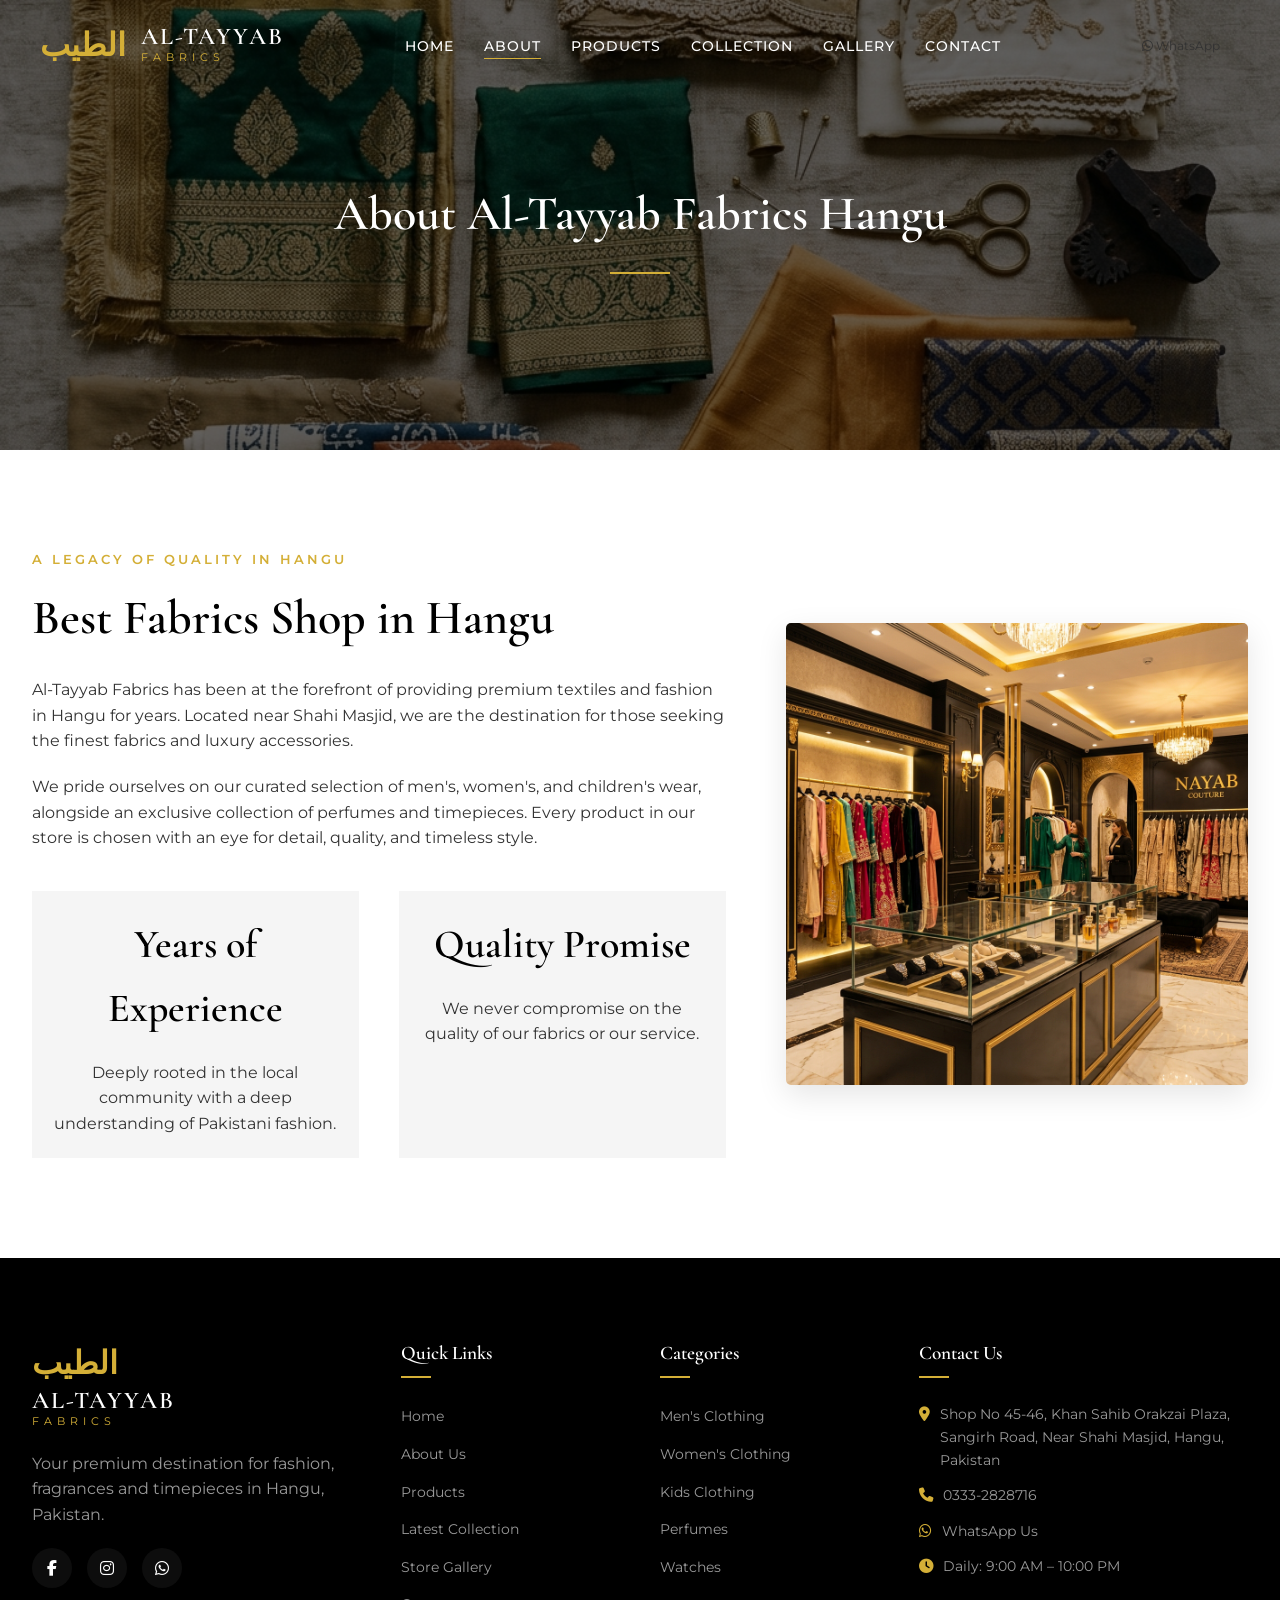
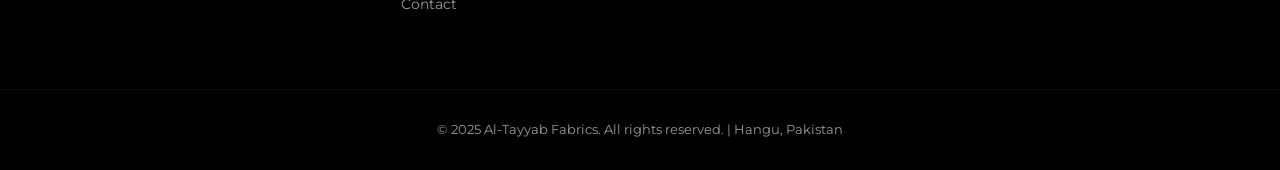
==== about.html @ ae1fd06a "Initial commit: Premium SEO optimized website for Al-Tayyab Fabrics" ====
<!DOCTYPE html>
<html lang="en">
<head>
  <meta charset="UTF-8" />
  <meta name="viewport" content="width=device-width, initial-scale=1.0" />
  <title>About Al-Tayyab Fabrics | Best Fashion Store in Hangu</title>
  <meta name="description" content="Learn about Al-Tayyab Fabrics, the leading clothing, perfume, and watch shop in Hangu near Shahi Masjid. Providing premium fashion since years." />
  <link rel="canonical" href="https://altayyabfabrics.com/about.html" />
  <link rel="stylesheet" href="style.css" />
  <link href="https://fonts.googleapis.com/css2?family=Cormorant+Garamond:ital,wght@0,300;0,400;0,600;0,700;1,300;1,400&family=Montserrat:wght@300;400;500;600;700&display=swap" rel="stylesheet" />
  <link rel="stylesheet" href="https://cdnjs.cloudflare.com/ajax/libs/font-awesome/6.5.0/css/all.min.css" />
</head>
<body>

  <!-- ===== NAVBAR ===== -->
  <nav class="navbar scrolled" id="navbar">
    <div class="nav-container">
      <a href="index.html" class="nav-logo">
        <span class="logo-ar">الطیب</span>
        <div class="logo-text">
          <span class="logo-main">AL-TAYYAB</span>
          <span class="logo-sub">FABRICS</span>
        </div>
      </a>
      <ul class="nav-links" id="navLinks">
        <li><a href="index.html" class="nav-link">Home</a></li>
        <li><a href="about.html" class="nav-link active">About</a></li>
        <li><a href="products.html" class="nav-link">Products</a></li>
        <li><a href="collection.html" class="nav-link">Collection</a></li>
        <li><a href="gallery.html" class="nav-link">Gallery</a></li>
        <li><a href="contact.html" class="nav-link">Contact</a></li>
      </ul>
      <a href="https://wa.me/923332828716" target="_blank" class="btn-whatsapp nav-wa">
        <i class="fab fa-whatsapp"></i> WhatsApp
      </a>
      <button class="hamburger" id="hamburger" aria-label="Menu">
        <span></span><span></span><span></span>
      </button>
    </div>
  </nav>

  <!-- ===== PAGE HEADER ===== -->
  <header class="page-header" style="background: url('images/about-al-tayyab-fabrics-hangu.png') center/cover no-repeat; height: 50vh; display: flex; align-items: center; justify-content: center; position: relative;">
    <div class="hero-overlay" style="background: rgba(0,0,0,0.6);"></div>
    <div class="container" style="position: relative; z-index: 2; text-align: center; color: #fff;">
      <h1 class="section-title light animate-fade-up">About Al-Tayyab Fabrics Hangu</h1>
      <div class="gold-divider"></div>
    </div>
  </header>

  <!-- ===== ABOUT CONTENT ===== -->
  <section class="section about-page">
    <div class="container">
      <div class="store-layout">
        <div class="store-info reveal">
          <p class="section-eyebrow">A Legacy of Quality in Hangu</p>
          <h2 class="section-title">Best Fabrics Shop in Hangu</h2>
          <p>Al-Tayyab Fabrics has been at the forefront of providing premium textiles and fashion in Hangu for years. Located near Shahi Masjid, we are the destination for those seeking the finest fabrics and luxury accessories.</p>
          <p style="margin-top: 20px;">We pride ourselves on our curated selection of men's, women's, and children's wear, alongside an exclusive collection of perfumes and timepieces. Every product in our store is chosen with an eye for detail, quality, and timeless style.</p>
          
          <div class="why-grid" style="margin-top: 40px; grid-template-columns: 1fr 1fr;">
            <div class="why-card" style="padding: 20px;">
               <h3>Years of Experience</h3>
               <p>Deeply rooted in the local community with a deep understanding of Pakistani fashion.</p>
            </div>
            <div class="why-card" style="padding: 20px;">
               <h3>Quality Promise</h3>
               <p>We never compromise on the quality of our fabrics or our service.</p>
            </div>
          </div>
        </div>
        <div class="store-img-main reveal">
          <img src="images/al-tayyab-fabrics-store-hangu.png" alt="Inside Al-Tayyab Fabrics Store Hangu" loading="lazy" />
        </div>
      </div>
    </div>
  </section>

  <!-- ===== FOOTER ===== -->
  <footer class="footer">
    <div class="footer-top">
      <div class="container footer-grid">
        <div class="footer-brand">
          <div class="footer-logo">
            <span class="logo-ar">الطیب</span>
            <div class="logo-text"><span class="logo-main">AL-TAYYAB</span><span class="logo-sub">FABRICS</span></div>
          </div>
          <p>Your premium destination for fashion, fragrances and timepieces in Hangu, Pakistan.</p>
          <div class="footer-socials">
            <a href="#" aria-label="Facebook"><i class="fab fa-facebook-f"></i></a>
            <a href="#" aria-label="Instagram"><i class="fab fa-instagram"></i></a>
            <a href="https://wa.me/923332828716" aria-label="WhatsApp"><i class="fab fa-whatsapp"></i></a>
          </div>
        </div>
        <div class="footer-col">
          <h4>Quick Links</h4>
          <ul>
            <li><a href="index.html">Home</a></li>
            <li><a href="about.html">About Us</a></li>
            <li><a href="products.html">Products</a></li>
            <li><a href="collection.html">Latest Collection</a></li>
            <li><a href="gallery.html">Store Gallery</a></li>
            <li><a href="contact.html">Contact</a></li>
          </ul>
        </div>
        <div class="footer-col">
          <h4>Categories</h4>
          <ul>
            <li><a href="products.html#men">Men's Clothing</a></li>
            <li><a href="products.html#women">Women's Clothing</a></li>
            <li><a href="products.html#kids">Kids Clothing</a></li>
            <li><a href="products.html#perfumes">Perfumes</a></li>
            <li><a href="products.html#watches">Watches</a></li>
          </ul>
        </div>
        <div class="footer-col">
          <h4>Contact Us</h4>
          <ul class="footer-contact">
            <li><i class="fas fa-map-marker-alt"></i> Shop No 45-46, Khan Sahib Orakzai Plaza, Sangirh Road, Near Shahi Masjid, Hangu, Pakistan</li>
            <li><i class="fas fa-phone"></i> <a href="tel:+923332828716">0333-2828716</a></li>
            <li><i class="fab fa-whatsapp"></i> <a href="https://wa.me/923332828716">WhatsApp Us</a></li>
            <li><i class="fas fa-clock"></i> Daily: 9:00 AM – 10:00 PM</li>
          </ul>
        </div>
      </div>
    </div>
    <div class="footer-bottom">
      <div class="container">
        <p>&copy; 2025 Al-Tayyab Fabrics. All rights reserved. | Hangu, Pakistan</p>
      </div>
    </div>
  </footer>

  <script src="script.js"></script>
</body>
</html>
---- style.css ----
/* 
  AL-TAYYAB FABRICS - Premium CSS
  Theme: Black, White, Gold, Light Gray
*/

:root {
  --primary: #000000;
  --secondary: #ffffff;
  --accent: #d4af37; /* Gold */
  --accent-light: #f4e4bc;
  --gray-light: #f5f5f5;
  --gray-mid: #999999;
  --text: #333333;
  --font-main: 'Montserrat', sans-serif;
  --font-display: 'Cormorant Garamond', serif;
  --transition: all 0.4s cubic-bezier(0.165, 0.84, 0.44, 1);
  --shadow: 0 10px 30px rgba(0,0,0,0.1);
}

* {
  margin: 0;
  padding: 0;
  box-sizing: border-box;
}

html {
  scroll-behavior: smooth;
}

body {
  font-family: var(--font-main);
  color: var(--text);
  line-height: 1.6;
  background-color: var(--secondary);
  overflow-x: hidden;
}

h1, h2, h3, h4, .logo-main, .logo-ar {
  font-family: var(--font-display);
  font-weight: 600;
}

a {
  text-decoration: none;
  color: inherit;
  transition: var(--transition);
}

ul {
  list-style: none;
}

img {
  max-width: 100%;
  display: block;
}

.container {
  max-width: 1400px;
  margin: 0 auto;
  padding: 0 2rem;
}

.section {
  padding: 100px 0;
}

.section-header {
  text-align: center;
  margin-bottom: 60px;
}

.section-eyebrow {
  text-transform: uppercase;
  letter-spacing: 3px;
  font-size: 0.8rem;
  color: var(--accent);
  margin-bottom: 10px;
  font-weight: 600;
}

.section-eyebrow.light {
  color: var(--accent-light);
}

.section-title {
  font-size: 3rem;
  color: var(--primary);
  margin-bottom: 20px;
}

.section-title.light {
  color: var(--secondary);
}

.gold-divider {
  width: 60px;
  height: 2px;
  background: var(--accent);
  margin: 0 auto;
}

/* BUTTONS */
.btn {
  display: inline-block;
  padding: 15px 40px;
  text-transform: uppercase;
  letter-spacing: 2px;
  font-size: 0.8rem;
  font-weight: 600;
  cursor: pointer;
  border: none;
  transition: var(--transition);
  position: relative;
  z-index: 1;
}

.btn-gold {
  background-color: var(--accent);
  color: var(--primary);
}

.btn-gold:hover {
  background-color: var(--primary);
  color: var(--accent);
  transform: translateY(-5px);
}

.btn-outline {
  background-color: transparent;
  color: var(--secondary);
  border: 1px solid var(--secondary);
}

.btn-outline:hover {
  background-color: var(--secondary);
  color: var(--primary);
  transform: translateY(-5px);
}

/* NAVBAR */
.navbar {
  position: fixed;
  top: 0;
  left: 0;
  width: 100%;
  z-index: 1000;
  padding: 20px 0;
  transition: var(--transition);
  background: transparent;
}

.navbar.scrolled {
  background: rgba(0, 0, 0, 0.9);
  padding: 15px 0;
  backdrop-filter: blur(10px);
  border-bottom: 1px solid rgba(212, 175, 55, 0.2);
}

.nav-container {
  display: flex;
  justify-content: space-between;
  align-items: center;
  max-width: 1600px;
  margin: 0 auto;
  padding: 0 40px;
}

.nav-logo {
  display: flex;
  align-items: center;
  gap: 15px;
  color: var(--secondary);
}

.logo-ar {
  font-size: 2rem;
  color: var(--accent);
}

.logo-text {
  display: flex;
  flex-direction: column;
}

.logo-main {
  font-size: 1.5rem;
  letter-spacing: 2px;
  line-height: 1;
}

.logo-sub {
  font-size: 0.7rem;
  letter-spacing: 5px;
  color: var(--accent);
}

.nav-links {
  display: flex;
  gap: 30px;
}

.nav-link {
  color: var(--secondary);
  font-size: 0.85rem;
  text-transform: uppercase;
  letter-spacing: 1px;
  font-weight: 500;
  position: relative;
}

.nav-link::after {
  content: '';
  position: absolute;
  bottom: -5px;
  left: 0;
  width: 0;
  height: 1px;
  background: var(--accent);
  transition: var(--transition);
}

.nav-link:hover::after, .nav-link.active::after {
  width: 100%;
}

.nav-wa {
  padding: 10px 20px;
  font-size: 0.75rem;
  border-radius: 50px;
}

.hamburger {
  display: none;
  background: none;
  border: none;
  cursor: pointer;
}

.hamburger span {
  display: block;
  width: 25px;
  height: 2px;
  background: var(--secondary);
  margin: 5px 0;
  transition: var(--transition);
}

/* HERO */
.hero {
  height: 100vh;
  position: relative;
  display: flex;
  align-items: center;
  justify-content: center;
  text-align: center;
  color: var(--secondary);
  overflow: hidden;
}

.hero-bg {
  position: absolute;
  top: 0;
  left: 0;
  width: 100%;
  height: 100%;
  z-index: -1;
}

.hero-img {
  width: 100%;
  height: 100%;
  object-fit: cover;
  transform: scale(1.1);
  animation: zoomOut 15s infinite alternate;
}

.hero-overlay {
  position: absolute;
  top: 0;
  left: 0;
  width: 100%;
  height: 100%;
  background: radial-gradient(circle, rgba(0,0,0,0.4) 0%, rgba(0,0,0,0.8) 100%);
}

.hero-content {
  max-width: 900px;
  padding: 0 20px;
}

.hero-title {
  font-size: 5rem;
  line-height: 1.1;
  margin-bottom: 20px;
}

.hero-title em {
  font-family: var(--font-display);
  font-style: italic;
  font-weight: 400;
  color: var(--accent);
}

.hero-desc {
  font-size: 1.2rem;
  margin-bottom: 40px;
  opacity: 0.9;
  font-weight: 300;
}

.hero-btns {
  display: flex;
  gap: 20px;
  justify-content: center;
}

.hero-scroll {
  position: absolute;
  bottom: 40px;
  left: 50%;
  transform: translateX(-50%);
  font-size: 0.7rem;
  text-transform: uppercase;
  letter-spacing: 2px;
}

.scroll-line {
  width: 1px;
  height: 60px;
  background: rgba(255,255,255,0.3);
  margin: 15px auto 0;
  position: relative;
  overflow: hidden;
}

.scroll-line::after {
  content: '';
  position: absolute;
  top: 0;
  left: 0;
  width: 100%;
  height: 30%;
  background: var(--accent);
  animation: scrollDown 2s infinite;
}

/* MARQUEE */
.marquee-bar {
  background: var(--primary);
  padding: 20px 0;
  overflow: hidden;
  border-top: 1px solid rgba(212, 175, 55, 0.3);
  border-bottom: 1px solid rgba(212, 175, 55, 0.3);
}

.marquee-track {
  display: flex;
  white-space: nowrap;
  animation: marquee 30s linear infinite;
}

.marquee-track span {
  font-size: 1rem;
  color: var(--secondary);
  text-transform: uppercase;
  letter-spacing: 3px;
  font-family: var(--font-display);
  padding: 0 30px;
  display: flex;
  align-items: center;
}

.dot {
  color: var(--accent) !important;
  font-size: 0.8rem !important;
}

/* CATEGORIES */
.cat-grid {
  display: grid;
  grid-template-columns: repeat(3, 1fr);
  grid-template-rows: repeat(2, 400px);
  gap: 20px;
}

.cat-card {
  position: relative;
  overflow: hidden;
  background: var(--primary);
}

.cat-tall {
  grid-row: span 2;
}

.cat-img-wrap {
  width: 100%;
  height: 100%;
}

.cat-img-wrap img {
  width: 100%;
  height: 100%;
  object-fit: cover;
  transition: transform 1s ease;
}

.cat-overlay {
  position: absolute;
  top: 0;
  left: 0;
  width: 100%;
  height: 100%;
  background: linear-gradient(to bottom, transparent 40%, rgba(0,0,0,0.8));
}

.cat-info {
  position: absolute;
  bottom: 0;
  left: 0;
  width: 100%;
  padding: 40px;
  color: var(--secondary);
  transition: var(--transition);
}

.cat-info h3 {
  font-size: 2rem;
  margin-bottom: 5px;
}

.cat-info p {
  font-size: 0.9rem;
  opacity: 0.8;
  margin-bottom: 15px;
}

.cat-cta {
  font-size: 0.8rem;
  text-transform: uppercase;
  letter-spacing: 2px;
  color: var(--accent);
  display: flex;
  align-items: center;
  gap: 10px;
  opacity: 0;
  transform: translateY(10px);
  transition: var(--transition);
}

.cat-card:hover img {
  transform: scale(1.1);
}

.cat-card:hover .cat-info {
  transform: translateY(-10px);
}

.cat-card:hover .cat-cta {
  opacity: 1;
  transform: translateY(0);
}

/* LATEST SECTION */
.latest-section {
  position: relative;
  min-height: 600px;
  display: flex;
  align-items: center;
  overflow: hidden;
}

.latest-bg {
  position: absolute;
  top: 0;
  left: 0;
  width: 100%;
  height: 100%;
  z-index: -1;
}

.latest-bg img {
  width: 100%;
  height: 100%;
  object-fit: cover;
}

.latest-overlay {
  position: absolute;
  top: 0;
  left: 0;
  width: 100%;
  height: 100%;
  background: rgba(0,0,0,0.7);
}

.latest-content {
  text-align: center;
  max-width: 800px;
  margin: 0 auto;
}

.latest-desc {
  color: var(--secondary);
  font-size: 1.2rem;
  margin: 30px 0 40px;
  opacity: 0.9;
}

/* WHY US */
.why-grid {
  display: grid;
  grid-template-columns: repeat(auto-fit, minmax(250px, 1fr));
  gap: 40px;
}

.why-card {
  text-align: center;
  padding: 40px;
  background: var(--gray-light);
  border: 1px solid transparent;
  transition: var(--transition);
}

.why-card:hover {
  background: var(--secondary);
  border-color: var(--accent);
  box-shadow: var(--shadow);
  transform: translateY(-10px);
}

.why-icon {
  font-size: 2.5rem;
  color: var(--accent);
  margin-bottom: 20px;
}

.why-card h3 {
  font-size: 1.5rem;
  margin-bottom: 15px;
  color: var(--primary);
}

/* TESTIMONIALS */
.testimonials-section {
  background: var(--primary);
  color: var(--secondary);
}

.testimonials-grid {
  display: grid;
  grid-template-columns: repeat(auto-fit, minmax(300px, 1fr));
  gap: 30px;
}

.testi-card {
  padding: 40px;
  background: rgba(255,255,255,0.05);
  border-left: 3px solid var(--accent);
}

.testi-stars {
  color: var(--accent);
  margin-bottom: 15px;
  font-size: 0.8rem;
}

.testi-card p {
  font-style: italic;
  font-size: 1.1rem;
  margin-bottom: 20px;
  line-height: 1.8;
}

.testi-author {
  display: flex;
  flex-direction: column;
}

.testi-name {
  font-weight: 700;
  color: var(--secondary);
}

.testi-loc {
  font-size: 0.8rem;
  color: var(--accent);
}

/* STORE PREVIEW */
.store-layout {
  display: grid;
  grid-template-columns: 1.2fr 0.8fr;
  gap: 60px;
  align-items: center;
}

.store-img-main {
  position: relative;
}

.store-img-main img {
  border-radius: 5px;
  box-shadow: var(--shadow);
}

.store-badge {
  position: absolute;
  top: 40px;
  right: -20px;
  background: var(--accent);
  color: var(--primary);
  padding: 10px 20px;
  font-weight: 700;
  text-transform: uppercase;
  letter-spacing: 2px;
  font-size: 0.8rem;
  transform: rotate(90deg);
}

.store-info h3 {
  font-size: 2.5rem;
  margin-bottom: 20px;
}

.store-details {
  margin: 30px 0;
}

.store-details li {
  margin-bottom: 15px;
  display: flex;
  gap: 15px;
  align-items: center;
}

.store-details i {
  color: var(--accent);
  width: 20px;
}

.store-btns {
  display: flex;
  gap: 20px;
}

/* FOOTER */
.footer {
  background: var(--primary);
  color: var(--secondary);
  padding-top: 80px;
}

.footer-grid {
  display: grid;
  grid-template-columns: 1.5fr 1fr 1fr 1.5fr;
  gap: 40px;
  margin-bottom: 60px;
}

.footer-brand p {
  margin: 20px 0;
  color: var(--gray-mid);
}

.footer-socials {
  display: flex;
  gap: 15px;
}

.footer-socials a {
  width: 40px;
  height: 40px;
  background: rgba(255,255,255,0.05);
  display: flex;
  align-items: center;
  justify-content: center;
  border-radius: 50%;
  color: var(--secondary);
}

.footer-socials a:hover {
  background: var(--accent);
  color: var(--primary);
}

.footer-col h4 {
  font-size: 1.2rem;
  margin-bottom: 25px;
  position: relative;
  padding-bottom: 10px;
}

.footer-col h4::after {
  content: '';
  position: absolute;
  bottom: 0;
  left: 0;
  width: 30px;
  height: 2px;
  background: var(--accent);
}

.footer-col ul li {
  margin-bottom: 12px;
}

.footer-col ul li a {
  color: var(--gray-mid);
  font-size: 0.9rem;
}

.footer-col ul li a:hover {
  color: var(--accent);
  padding-left: 5px;
}

.footer-contact li {
  color: var(--gray-mid);
  font-size: 0.9rem;
  margin-bottom: 15px;
  display: flex;
  gap: 10px;
}

.footer-contact i {
  color: var(--accent);
  margin-top: 4px;
}

.footer-bottom {
  padding: 30px 0;
  border-top: 1px solid rgba(255,255,255,0.05);
  text-align: center;
}

.footer-bottom p {
  color: var(--gray-mid);
  font-size: 0.8rem;
}

/* WHATSAPP FLOAT */
.whatsapp-float {
  position: fixed;
  bottom: 30px;
  right: 30px;
  width: 60px;
  height: 60px;
  background: #25d366;
  color: white;
  border-radius: 50%;
  display: flex;
  align-items: center;
  justify-content: center;
  font-size: 30px;
  box-shadow: 0 5px 20px rgba(0,0,0,0.3);
  z-index: 1000;
  transition: var(--transition);
}

.whatsapp-float:hover {
  transform: scale(1.1);
}

.wa-tooltip {
  position: absolute;
  right: 75px;
  background: var(--primary);
  color: var(--secondary);
  padding: 8px 15px;
  border-radius: 5px;
  font-size: 0.8rem;
  white-space: nowrap;
  opacity: 0;
  pointer-events: none;
  transition: var(--transition);
}

.whatsapp-float:hover .wa-tooltip {
  opacity: 1;
}

/* ANIMATIONS */
@keyframes zoomOut {
  from { transform: scale(1.1); }
  to { transform: scale(1); }
}

@keyframes scrollDown {
  0% { transform: translateY(-100%); }
  100% { transform: translateY(100%); }
}

@keyframes marquee {
  0% { transform: translateX(0); }
  100% { transform: translateX(-50%); }
}

.animate-fade-up {
  opacity: 0;
  transform: translateY(30px);
}

.animate-fade-up.active {
  opacity: 1;
  transform: translateY(0);
  transition: opacity 0.8s ease, transform 0.8s ease;
}

.delay-1 { transition-delay: 0.2s !important; }
.delay-2 { transition-delay: 0.4s !important; }
.delay-3 { transition-delay: 0.6s !important; }
.delay-4 { transition-delay: 0.8s !important; }

/* RESPONSIVE */
@media (max-width: 1024px) {
  .hero-title { font-size: 4rem; }
  .cat-grid { grid-template-rows: repeat(2, 300px); }
  .footer-grid { grid-template-columns: 1fr 1fr; }
}

@media (max-width: 768px) {
  .nav-links, .nav-wa { display: none; }
  .hamburger { display: block; }
  
  .hero-title { font-size: 3rem; }
  .hero-btns { flex-direction: column; }
  
  .cat-grid { grid-template-columns: 1fr; grid-template-rows: auto; }
  .cat-tall { grid-row: auto; }
  .cat-card { height: 400px; }
  
  .store-layout { grid-template-columns: 1fr; }
  .store-badge { transform: none; top: -10px; right: 10px; }
  
  .section-title { font-size: 2.2rem; }
}

/* Mobile Menu State */
.nav-links.mobile-active {
  display: flex;
  flex-direction: column;
  position: fixed;
  top: 0;
  right: 0;
  width: 80%;
  height: 100vh;
  background: var(--primary);
  padding: 100px 40px;
  z-index: 999;
}
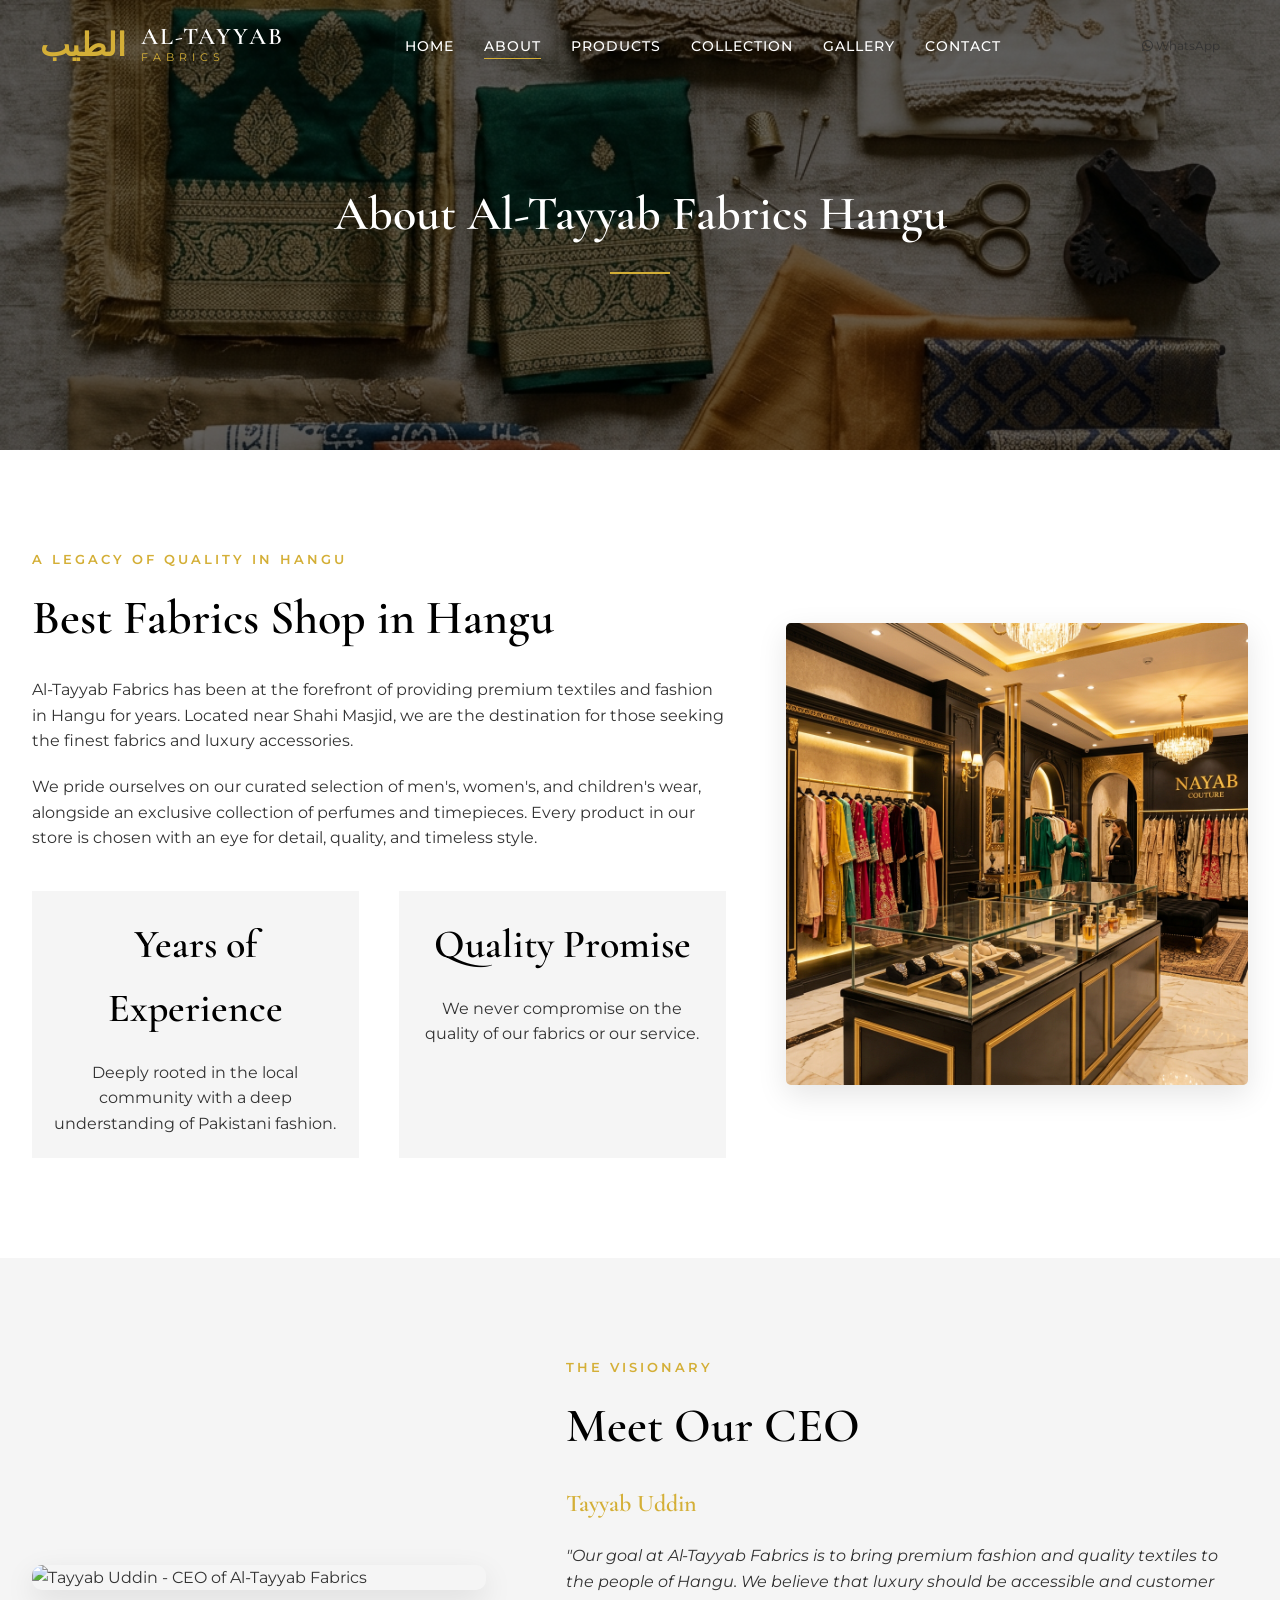
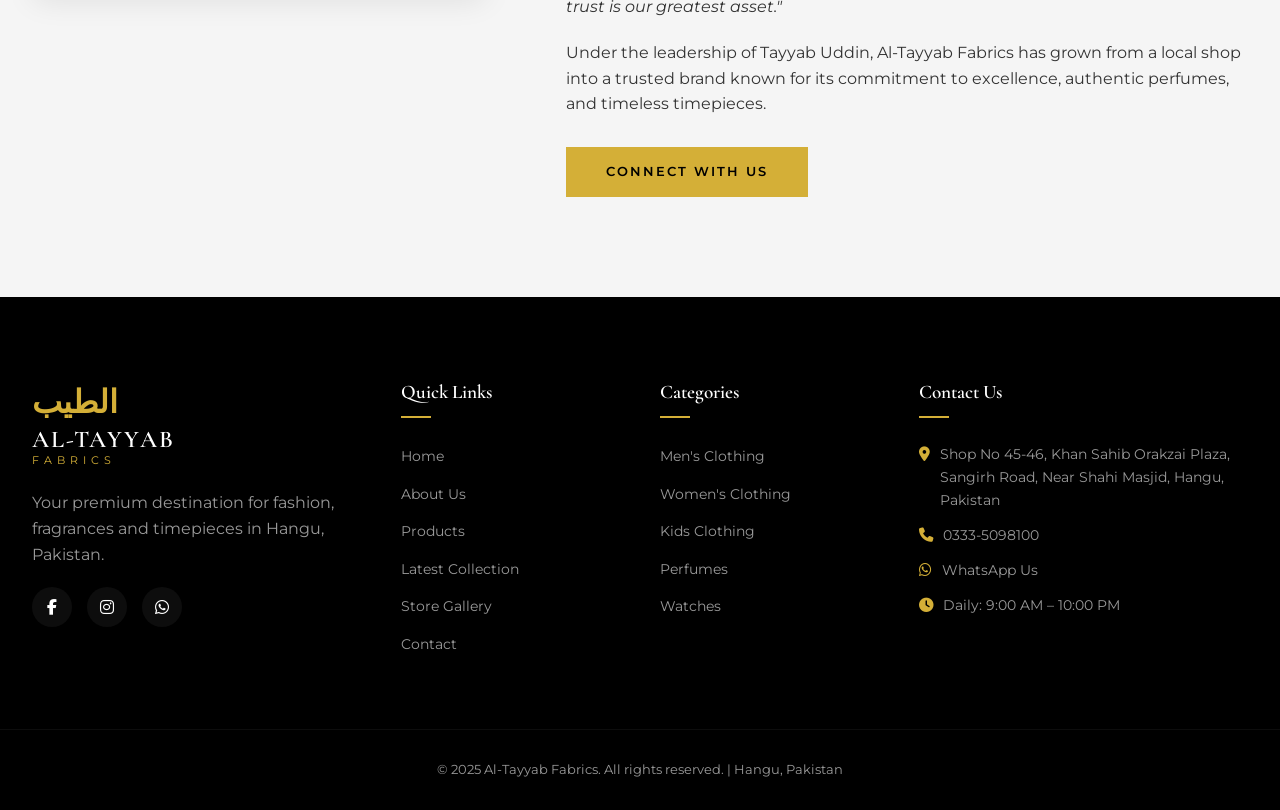
==== commit c8c6eb7c: "Update: New phone number 03335098100 and added CEO section for Tayyab Uddin" ====
--- a/about.html
+++ b/about.html
@@ -30,7 +30,7 @@
         <li><a href="gallery.html" class="nav-link">Gallery</a></li>
         <li><a href="contact.html" class="nav-link">Contact</a></li>
       </ul>
-      <a href="https://wa.me/923332828716" target="_blank" class="btn-whatsapp nav-wa">
+      <a href="https://wa.me/923335098100" target="_blank" class="btn-whatsapp nav-wa">
         <i class="fab fa-whatsapp"></i> WhatsApp
       </a>
       <button class="hamburger" id="hamburger" aria-label="Menu">
@@ -76,6 +76,27 @@
     </div>
   </section>
 
+  <!-- ===== CEO SECTION ===== -->
+  <section class="section ceo-section" style="background: var(--gray-light);">
+    <div class="container">
+      <div class="store-layout" style="grid-template-columns: 0.8fr 1.2fr; gap: 80px;">
+        <div class="ceo-img reveal">
+          <img src="images/ceo-tayyab-uddin.jpg" alt="Tayyab Uddin - CEO of Al-Tayyab Fabrics" style="border-radius: 10px; box-shadow: var(--shadow); width: 100%;" />
+        </div>
+        <div class="ceo-info reveal">
+          <p class="section-eyebrow">The Visionary</p>
+          <h2 class="section-title">Meet Our CEO</h2>
+          <h3 style="color: var(--accent); margin-bottom: 20px; font-size: 1.5rem;">Tayyab Uddin</h3>
+          <p><em>"Our goal at Al-Tayyab Fabrics is to bring premium fashion and quality textiles to the people of Hangu. We believe that luxury should be accessible and customer trust is our greatest asset."</em></p>
+          <p style="margin-top: 20px;">Under the leadership of Tayyab Uddin, Al-Tayyab Fabrics has grown from a local shop into a trusted brand known for its commitment to excellence, authentic perfumes, and timeless timepieces.</p>
+          <div style="margin-top: 30px;">
+             <a href="contact.html" class="btn btn-gold">Connect With Us</a>
+          </div>
+        </div>
+      </div>
+    </div>
+  </section>
+
   <!-- ===== FOOTER ===== -->
   <footer class="footer">
     <div class="footer-top">
@@ -89,7 +110,7 @@
           <div class="footer-socials">
             <a href="#" aria-label="Facebook"><i class="fab fa-facebook-f"></i></a>
             <a href="#" aria-label="Instagram"><i class="fab fa-instagram"></i></a>
-            <a href="https://wa.me/923332828716" aria-label="WhatsApp"><i class="fab fa-whatsapp"></i></a>
+            <a href="https://wa.me/923335098100" aria-label="WhatsApp"><i class="fab fa-whatsapp"></i></a>
           </div>
         </div>
         <div class="footer-col">
@@ -117,8 +138,8 @@
           <h4>Contact Us</h4>
           <ul class="footer-contact">
             <li><i class="fas fa-map-marker-alt"></i> Shop No 45-46, Khan Sahib Orakzai Plaza, Sangirh Road, Near Shahi Masjid, Hangu, Pakistan</li>
-            <li><i class="fas fa-phone"></i> <a href="tel:+923332828716">0333-2828716</a></li>
-            <li><i class="fab fa-whatsapp"></i> <a href="https://wa.me/923332828716">WhatsApp Us</a></li>
+            <li><i class="fas fa-phone"></i> <a href="tel:+923335098100">0333-5098100</a></li>
+            <li><i class="fab fa-whatsapp"></i> <a href="https://wa.me/923335098100">WhatsApp Us</a></li>
             <li><i class="fas fa-clock"></i> Daily: 9:00 AM – 10:00 PM</li>
           </ul>
         </div>
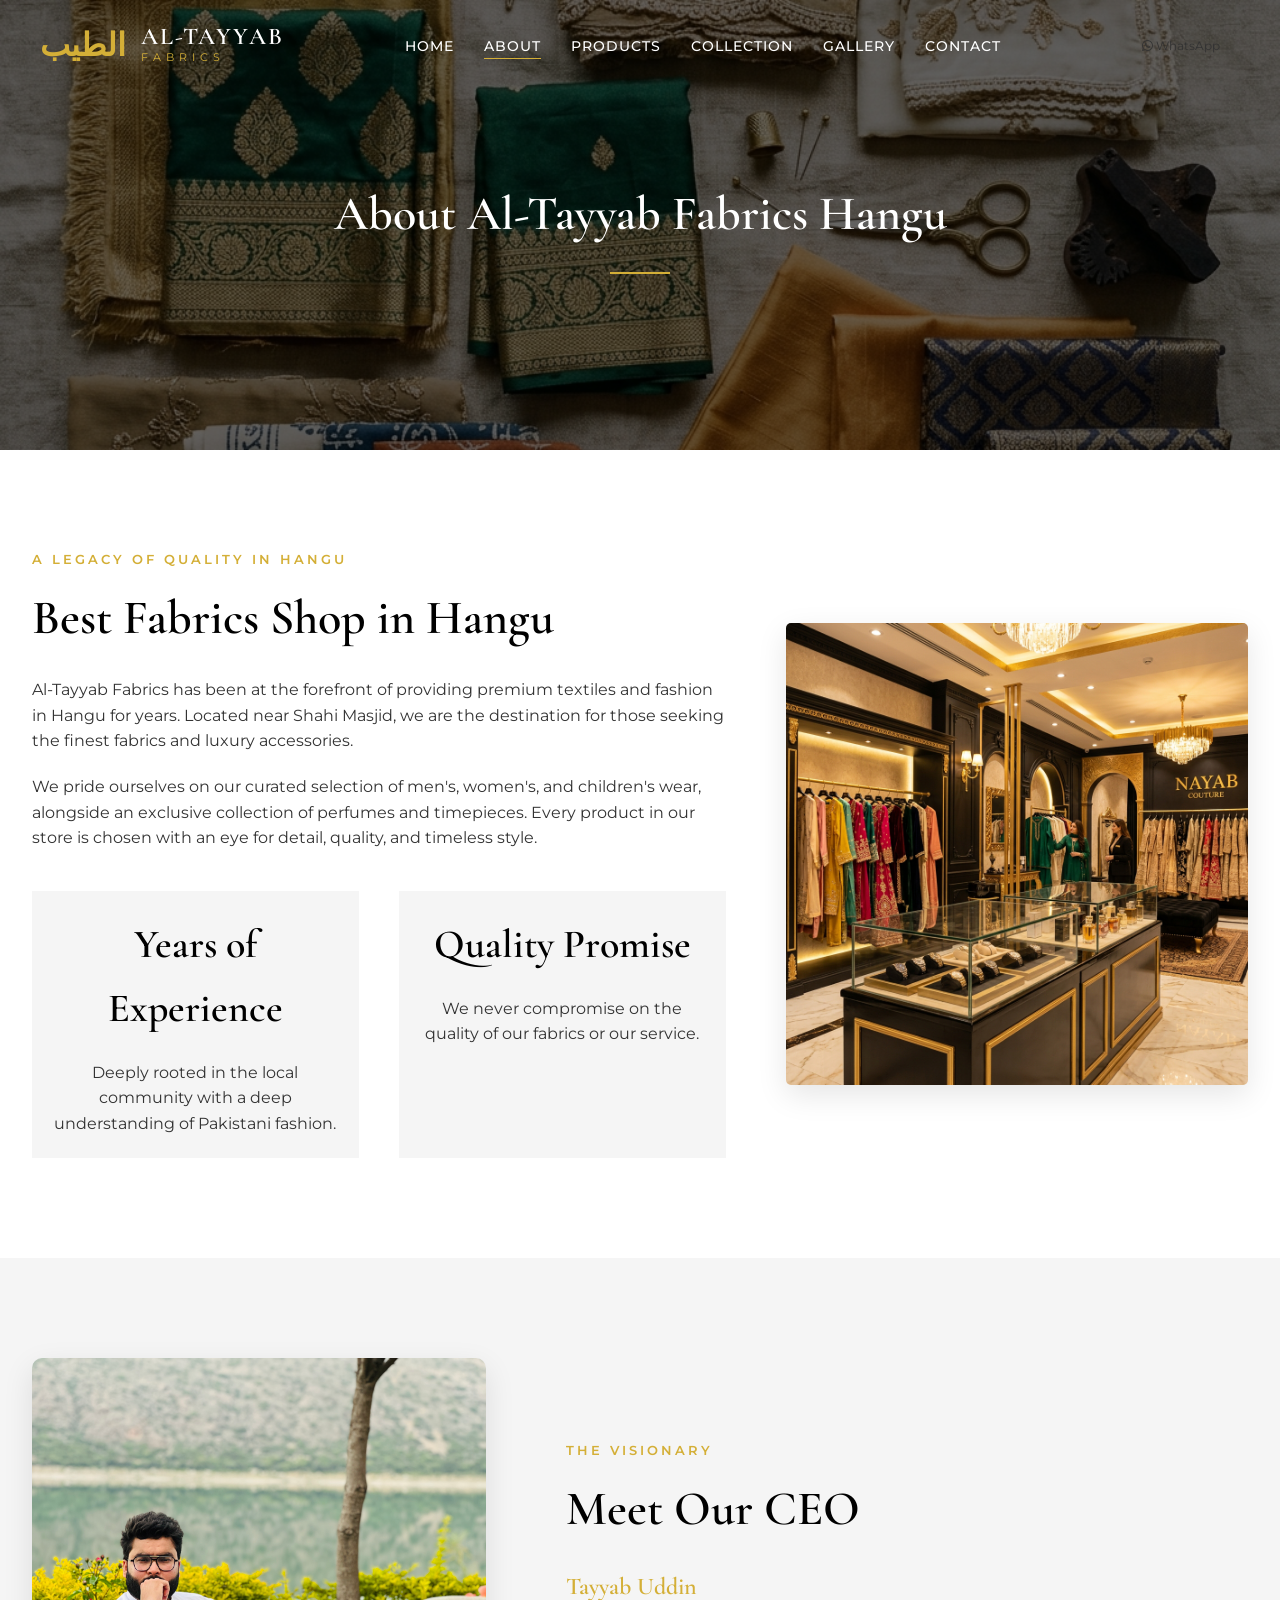
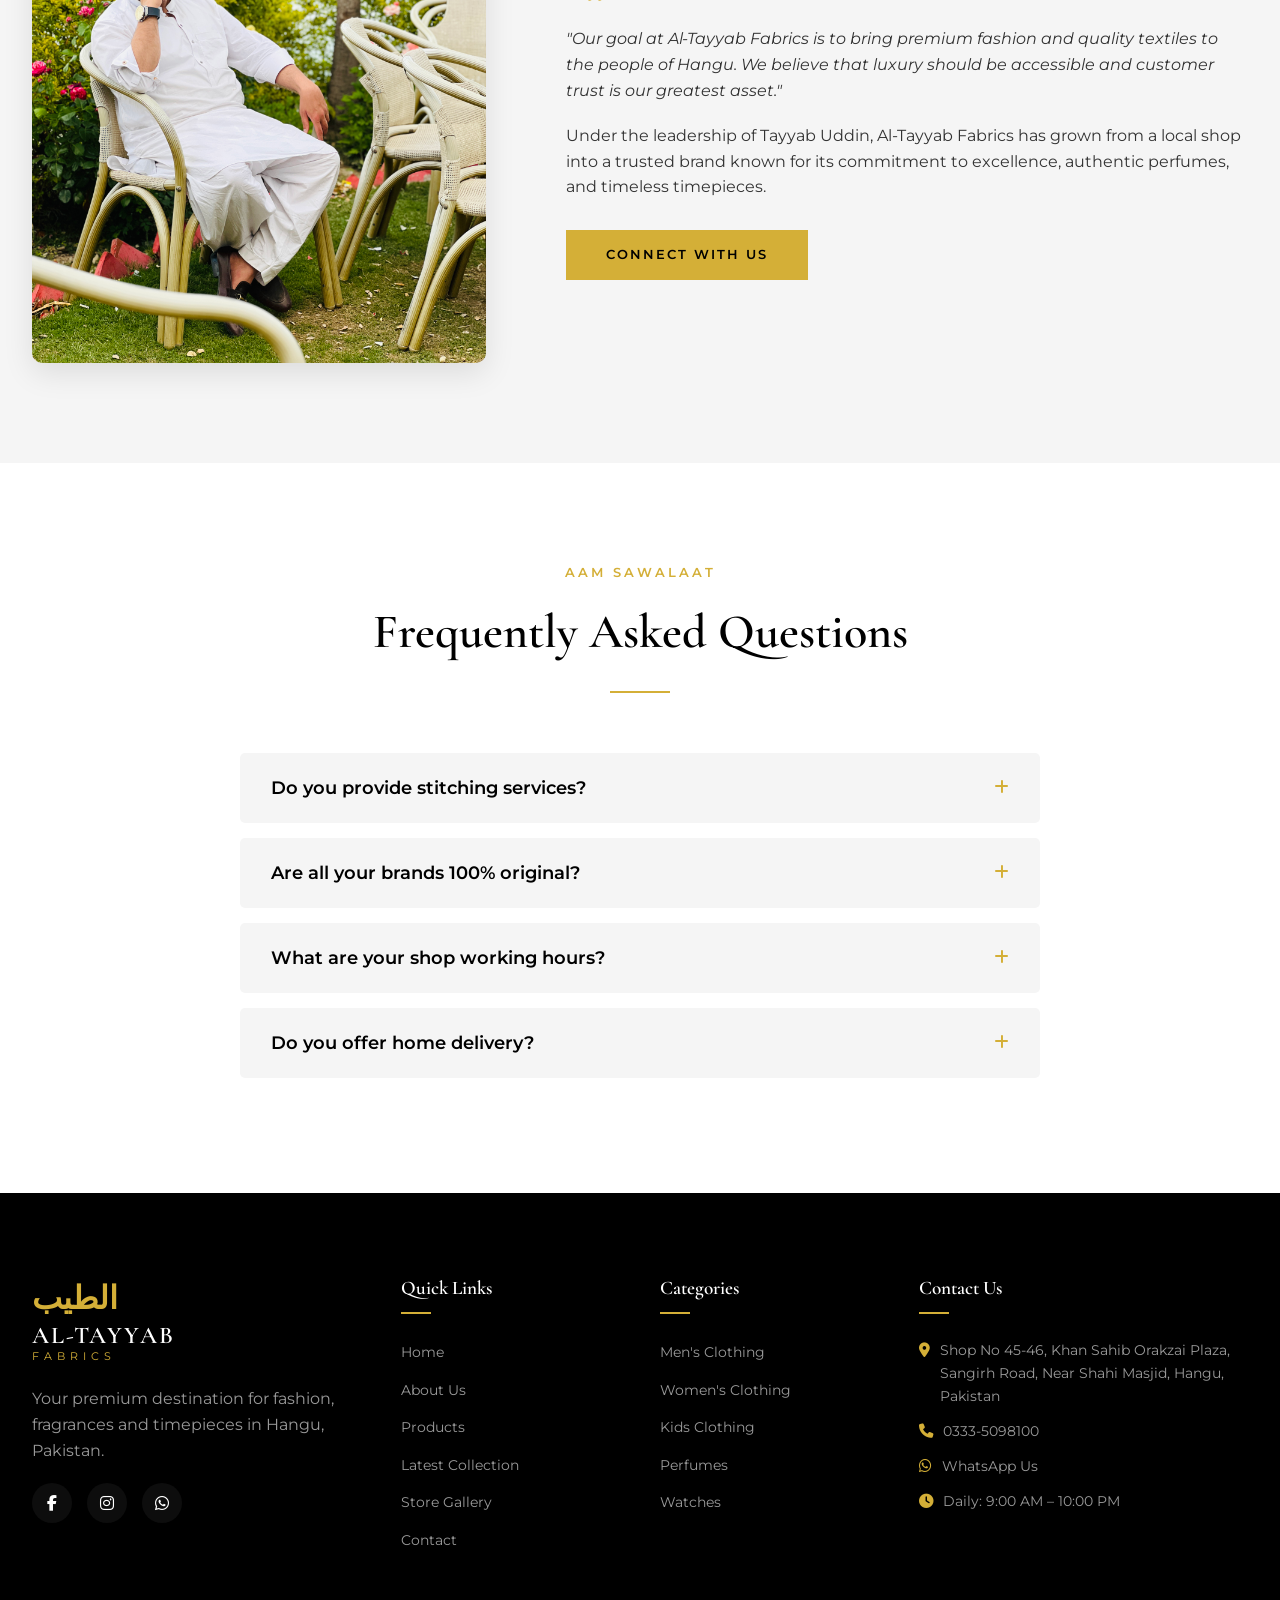
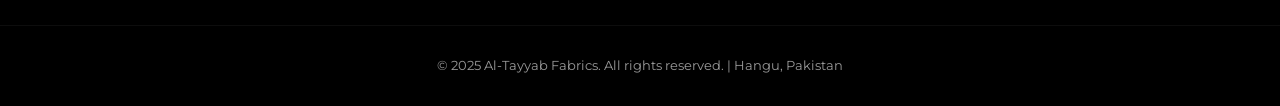
==== commit 3e6f2ef7: "Update: Added FAQ (Frequently Asked Questions) section with accordion interaction" ====
--- a/about.html
+++ b/about.html
@@ -97,6 +97,63 @@
     </div>
   </section>
 
+  <!-- ===== FAQ SECTION ===== -->
+  <section class="section faq-section">
+    <div class="container">
+      <div class="section-header">
+        <p class="section-eyebrow">Aam Sawalaat</p>
+        <h2 class="section-title">Frequently Asked Questions</h2>
+        <div class="gold-divider"></div>
+      </div>
+      
+      <div class="faq-accordion reveal" style="max-width: 800px; margin: 0 auto;">
+        <!-- FAQ 1 -->
+        <div class="faq-item">
+          <div class="faq-question">
+            <h3>Do you provide stitching services?</h3>
+            <span class="faq-icon"><i class="fas fa-plus"></i></span>
+          </div>
+          <div class="faq-answer">
+            <p>Yes, we have a team of expert tailors who can stitch your fabrics according to your measurements and preferred designs. We specialize in both traditional and modern Pakistani styles.</p>
+          </div>
+        </div>
+        
+        <!-- FAQ 2 -->
+        <div class="faq-item">
+          <div class="faq-question">
+            <h3>Are all your brands 100% original?</h3>
+            <span class="faq-icon"><i class="fas fa-plus"></i></span>
+          </div>
+          <div class="faq-answer">
+            <p>Absolutely. We take great pride in our reputation. Every branded lawn or suit in our store is 100% original and sourced directly from authorized distributors.</p>
+          </div>
+        </div>
+        
+        <!-- FAQ 3 -->
+        <div class="faq-item">
+          <div class="faq-question">
+            <h3>What are your shop working hours?</h3>
+            <span class="faq-icon"><i class="fas fa-plus"></i></span>
+          </div>
+          <div class="faq-answer">
+            <p>We are open every day of the week from 9:00 AM to 10:00 PM to serve our customers in Hangu.</p>
+          </div>
+        </div>
+        
+        <!-- FAQ 4 -->
+        <div class="faq-item">
+          <div class="faq-question">
+            <h3>Do you offer home delivery?</h3>
+            <span class="faq-icon"><i class="fas fa-plus"></i></span>
+          </div>
+          <div class="faq-answer">
+            <p>While we primarily focus on the in-store experience, we can arrange local delivery within Hangu for special orders. Please contact us on WhatsApp (0333-5098100) for details.</p>
+          </div>
+        </div>
+      </div>
+    </div>
+  </section>
+
   <!-- ===== FOOTER ===== -->
   <footer class="footer">
     <div class="footer-top">
--- a/style.css
+++ b/style.css
@@ -643,6 +643,62 @@
 .store-btns {
   display: flex;
   gap: 20px;
+}
+
+/* FAQ ACCORDION */
+.faq-item {
+  background: var(--gray-light);
+  margin-bottom: 15px;
+  border-radius: 5px;
+  overflow: hidden;
+  transition: var(--transition);
+  border: 1px solid transparent;
+}
+
+.faq-item:hover {
+  border-color: var(--accent);
+}
+
+.faq-question {
+  padding: 20px 30px;
+  display: flex;
+  justify-content: space-between;
+  align-items: center;
+  cursor: pointer;
+}
+
+.faq-question h3 {
+  font-family: var(--font-main);
+  font-size: 1.1rem;
+  font-weight: 600;
+  color: var(--primary);
+}
+
+.faq-icon {
+  color: var(--accent);
+  transition: transform 0.3s ease;
+}
+
+.faq-answer {
+  max-height: 0;
+  overflow: hidden;
+  transition: all 0.5s cubic-bezier(0, 1, 0, 1);
+  background: #fff;
+}
+
+.faq-answer p {
+  padding: 20px 30px;
+  color: var(--text);
+  font-size: 0.95rem;
+}
+
+.faq-item.active .faq-answer {
+  max-height: 1000px;
+  transition: all 0.5s cubic-bezier(1, 0, 1, 0);
+}
+
+.faq-item.active .faq-icon {
+  transform: rotate(45deg);
 }
 
 /* FOOTER */
